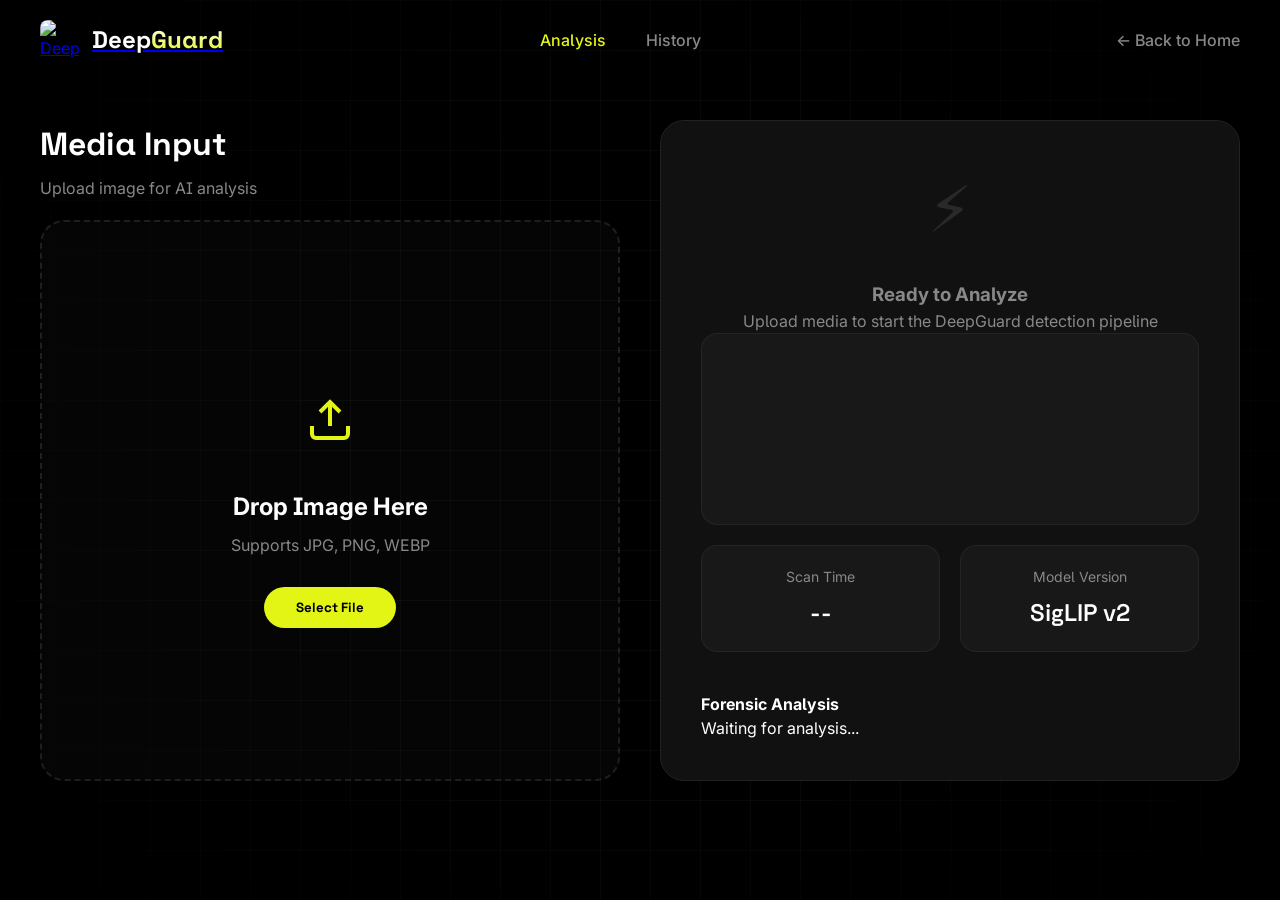
==== frontend/analysis.html @ 91118130 "minor changes" ====
<!DOCTYPE html>
<html lang="en">

<head>
    <meta charset="UTF-8">
    <meta name="viewport" content="width=device-width, initial-scale=1.0">
    <title>Analysis Dashboard - DeepGuard</title>
    <link rel="preconnect" href="https://fonts.googleapis.com">
    <link rel="preconnect" href="https://fonts.gstatic.com" crossorigin>
    <link
        href="https://fonts.googleapis.com/css2?family=Inter:wght@300;400;500;600;700;800;900&family=Space+Grotesk:wght@400;500;600;700&display=swap"
        rel="stylesheet">
    <link rel="stylesheet" href="style.css">
    <link rel="stylesheet" href="animations.css">
</head>

<body class="analysis-page">
    <div class="mesh-background"></div>
    <div id="particles-js"></div>

    <!-- Navigation -->
    <nav class="navbar">
        <div class="container">
            <div class="nav-content">
                <a href="index.html" class="logo">
                    <img src="logo.png" alt="DeepGuard Logo" class="logo-img">
                    <span class="logo-text">Deep<span class="gradient-text">Guard</span></span>
                </a>
                <ul class="nav-menu" style="margin-left: auto; padding-right: 40px;">
                    <li><a href="analysis.html" class="active">Analysis</a></li>
                    <li><a href="history.html">History</a></li>
                </ul>
                <a href="index.html" class="btn-secondary-nav">← Back to Home</a>
            </div>
        </div>
    </nav>

    <main class="analysis-container">
        <div class="analysis-grid">
            <!-- Left Side: Upload & Preview -->
            <div class="upload-section">
                <div class="section-header-small">
                    <h2>Media Input</h2>
                    <p>Upload image for AI analysis</p>
                </div>

                <div class="upload-area animate-pulse-glow" id="uploadArea">
                    <div class="upload-icon animate-float">
                        <svg width="48" height="48" viewBox="0 0 24 24" fill="none" stroke="currentColor"
                            stroke-width="2">
                            <path d="M21 15v4a2 2 0 0 1-2 2H5a2 2 0 0 1-2-2v-4" />
                            <polyline points="17 8 12 3 7 8" />
                            <line x1="12" y1="3" x2="12" y2="15" />
                        </svg>
                    </div>
                    <h3 class="upload-title">Drop Image Here</h3>
                    <p class="upload-description">Supports JPG, PNG, WEBP</p>
                    <input type="file" id="fileInput" accept="image/*" hidden>
                    <button class="btn-primary" onclick="document.getElementById('fileInput').click()">Select
                        File</button>
                    <!-- Scanner Line Effect -->
                    <div class="scanner-line"></div>
                </div>

                <div class="preview-area" id="previewArea" style="display: none;">
                    <img id="previewImage" src="" alt="Preview">
                    <img id="heatmapOverlay" src="" alt="Heatmap"
                        style="display: none; position: absolute; top: 0; left: 0; width: 100%; height: 100%; object-fit: contain; opacity: 0; transition: opacity 0.5s ease;">

                    <div class="heatmap-toggle-container" id="heatmapToggle" style="display: none;">
                        <span class="toggle-label">Heatmap</span>
                        <label class="switch">
                            <input type="checkbox" id="heatmapSwitch">
                            <span class="slider round"></span>
                        </label>
                    </div>

                    <button class="btn-close-preview" onclick="resetAnalysis()">×</button>
                </div>
            </div>

            <!-- Right Side: Results & Metrics -->
            <div class="results-section" id="resultsSection">
                <div class="empty-state">
                    <div class="empty-icon">⚡</div>
                    <h3>Ready to Analyze</h3>
                    <p>Upload media to start the DeepGuard detection pipeline</p>
                </div>

                <div class="analysis-results" style="display: none;">
                    <div class="verdict-card" id="verdictCard">
                        <span class="verdict-label">DETECTION RESULT</span>
                        <h1 class="verdict-title" id="verdictTitle">--</h1>
                        <div class="confidence-meter">
                            <div class="meter-bar">
                                <div class="meter-fill" id="confidenceBar"></div>
                            </div>
                            <span class="meter-value" id="confidenceValue">0%</span>
                        </div>
                    </div>

                </div>

                <div class="metrics-grid">
                    <!-- Chart Container -->
                    <div class="metric-card"
                        style="grid-column: span 2; display: flex; justify-content: center; align-items: center; padding: 20px;">
                        <canvas id="probabilityChart" style="max-height: 150px;"></canvas>
                    </div>

                    <div class="metric-card">
                        <span class="metric-label">Scan Time</span>
                        <span class="metric-value" id="scanTimeDisplay">--</span>
                    </div>
                    <div class="metric-card">
                        <span class="metric-label">Model Version</span>
                        <span class="metric-value">SigLIP v2</span>
                    </div>
                </div>

                <div class="analysis-details">
                    <h4>Forensic Analysis</h4>
                    <p id="analysisText">Waiting for analysis...</p>

                    <button class="btn-primary" id="downloadReportBtn"
                        style="margin-top: 20px; width: 100%; display: none;" onclick="generatePDFReport()">
                        📄 Download Forensic Report
                    </button>
                </div>
            </div>
        </div>
        </div>
    </main>

    <script src="https://cdn.jsdelivr.net/npm/chart.js"></script>
    <script src="https://cdnjs.cloudflare.com/ajax/libs/jspdf/2.5.1/jspdf.umd.min.js"></script>
    <script src="https://html2canvas.hertzen.com/dist/html2canvas.min.js"></script>
    <script src="https://unpkg.com/@lottiefiles/lottie-player@latest/dist/lottie-player.js"></script>
    <script src="https://cdn.jsdelivr.net/particles.js/2.0.0/particles.min.js"></script>
    <script src="script.js"></script>
</body>

</html>
---- frontend/style.css ----
/* ==================== RESET & BASE ==================== */
* {
    margin: 0;
    padding: 0;
    box-sizing: border-box;
    font-feature-settings: "ss01", "ss02", "cv01", "cv02";
}

:root {
    /* "Google Nano Banana" Palette */
    --primary-bg: #000000;
    --secondary-bg: #111111;
    --card-bg: #1A1A1A;
    --glass-bg: rgba(255, 255, 255, 0.03);

    /* The "Banana" Pop */
    --accent-yellow: #E3F514;
    /* Nano Yellow */
    --accent-yellow-dim: #D1E300;
    --accent-dark: #0A0A0A;

    /* Gradients */
    --gradient-primary: linear-gradient(135deg, #E3F514 0%, #B8CC00 100%);
    --gradient-glow: radial-gradient(circle at center, rgba(227, 245, 20, 0.4) 0%, transparent 70%);
    --gradient-text: linear-gradient(180deg, #FFFFFF 0%, #E3F514 100%);

    /* Text Colors */
    --text-primary: #FFFFFF;
    --text-inverse: #000000;
    --text-secondary: #888888;
    --text-muted: #6b6b80;
    /* Kept for potential use, though not explicitly in new palette */

    /* Accent Colors - Removed old ones, keeping only yellow for now */
    /* --accent-purple: #8b5cf6; */
    /* --accent-pink: #ec4899; */
    /* --accent-blue: #3b82f6; */
    /* --accent-cyan: #06b6d4; */
    /* --accent-green: #10b981; */

    /* Spacing & Layout */
    --container-width: 1440px;
    --section-padding: 140px;
    --border-radius-lg: 32px;
    --border-radius-pill: 100px;

    /* Effects */
    --shadow-sm: 0 2px 8px rgba(0, 0, 0, 0.1);
    /* Kept for potential use */
    --shadow-md: 0 4px 16px rgba(0, 0, 0, 0.2);
    /* Kept for potential use */
    --shadow-lg: 0 8px 32px rgba(0, 0, 0, 0.3);
    /* Kept for potential use */
    --shadow-glow: 0 0 60px rgba(227, 245, 20, 0.15);
    --shadow-3d: 0 20px 60px rgba(0, 0, 0, 0.5);
    /* Kept for potential use */
    --border-light: 1px solid rgba(255, 255, 255, 0.1);
    --border-yellow: 1px solid var(--accent-yellow);

    /* Fonts */
    --font-primary: 'Inter', system-ui, -apple-system, sans-serif;
    --font-display: 'Space Grotesk', monospace;
}

html {
    scroll-behavior: smooth;
}

body {
    font-family: var(--font-primary);
    background: var(--primary-bg);
    color: var(--text-primary);
    line-height: 1.5;
    overflow-x: hidden;
    perspective: 1000px;
}

/* Particle Background - Removed */
#particles-js {
    position: fixed;
    width: 100%;
    height: 100%;
    top: 0;
    left: 0;
    z-index: 0;
    pointer-events: none;
}

/* Nano Grid Background */
.mesh-background {
    position: fixed;
    top: 0;
    left: 0;
    width: 100%;
    height: 100%;
    background-image:
        linear-gradient(rgba(255, 255, 255, 0.03) 1px, transparent 1px),
        linear-gradient(90deg, rgba(255, 255, 255, 0.03) 1px, transparent 1px);
    background-size: 50px 50px;
    z-index: -1;
    mask-image: radial-gradient(circle at 50% 50%, black 40%, transparent 100%);
}

@keyframes meshMove {

    0%,
    100% {
        opacity: 0.3;
        transform: scale(1);
    }

    50% {
        opacity: 0.5;
        transform: scale(1.1);
    }
}

.floating-bg-icon {
    position: absolute;
    font-size: 24px;
    opacity: 0.2;
    color: var(--accent-yellow);
    animation: floatParticle 10s infinite linear;
}

/* .hero-lottie-container styles removed */

@keyframes floatParticle {
    0% {
        transform: translateY(0) rotate(0deg);
        opacity: 0;
    }

    20% {
        opacity: 0.5;
    }

    80% {
        opacity: 0.5;
    }

    100% {
        transform: translateY(-100vh) rotate(360deg);
        opacity: 0;
    }
}

.container {
    max-width: var(--container-width);
    margin: 0 auto;
    padding: 0 40px;
}

/* ==================== NAVIGATION ==================== */
.navbar {
    position: fixed;
    top: 0;
    left: 0;
    right: 0;
    z-index: 1000;
    background: transparent;
    backdrop-filter: none;
    border-bottom: none;
    padding: 20px 0;
    transition: background 0.3s ease, backdrop-filter 0.3s ease;
}

.nav-content {
    display: flex;
    align-items: center;
    justify-content: space-between;
    position: relative;
}

.logo {
    display: flex;
    align-items: center;
    gap: 12px;
}

.logo-img {
    width: 40px;
    height: 40px;
    object-fit: contain;
    border-radius: 8px;
    /* Optional: adds subtle rounding */
}

/* Old .logo-icon styles removed */

.logo-text {
    font-family: var(--font-display);
    font-size: 24px;
    font-weight: 700;
    color: var(--text-primary);
}

.gradient-text {
    background: var(--gradient-text);
    -webkit-background-clip: text;
    -webkit-text-fill-color: transparent;
    background-clip: text;
    color: var(--accent-yellow);
    /* Fallback */
}

.nav-menu {
    display: flex;
    list-style: none;
    gap: 40px;
    position: absolute;
    left: 50%;
    transform: translateX(-50%);
    margin: 0;
    padding: 0;
}

.nav-menu a {
    color: var(--text-secondary);
    text-decoration: none;
    font-weight: 500;
    transition: color 0.3s ease;
    position: relative;
}

.nav-menu a:hover,
.nav-menu a.active {
    color: var(--accent-yellow);
}

.nav-menu a::after {
    content: '';
    position: absolute;
    bottom: -5px;
    left: 0;
    width: 0;
    height: 2px;
    background: var(--accent-yellow);
    transition: width 0.3s ease;
}

.nav-menu a:hover::after {
    width: 100%;
}

/* ==================== BUTTONS ==================== */
.btn-primary {
    background: var(--accent-yellow);
    color: var(--text-inverse);
    padding: 12px 32px;
    border: none;
    border-radius: var(--border-radius-pill);
    font-weight: 700;
    cursor: pointer;
    transition: all 0.3s cubic-bezier(0.2, 0.8, 0.2, 1);
    font-family: var(--font-display);
    position: relative;
    overflow: hidden;
}

.btn-primary:hover {
    transform: scale(1.05);
    box-shadow: 0 0 30px var(--accent-yellow);
}

.btn-hero-primary {
    background: var(--accent-yellow);
    color: var(--text-inverse);
    padding: 20px 48px;
    border: none;
    border-radius: var(--border-radius-lg);
    font-size: 18px;
    font-weight: 700;
    cursor: pointer;
    transition: all 0.4s cubic-bezier(0.2, 0.8, 0.2, 1);
    font-family: var(--font-display);
    text-transform: uppercase;
    letter-spacing: 0.5px;
    display: inline-flex;
    align-items: center;
    gap: 10px;
}

.btn-hero-primary:hover {
    transform: translateY(-5px) scale(1.02);
    box-shadow: 0 10px 40px rgba(227, 245, 20, 0.3);
}

.btn-hero-secondary {
    background: transparent;
    color: var(--text-primary);
    padding: 20px 48px;
    border: 1px solid var(--text-primary);
    border-radius: var(--border-radius-lg);
    font-size: 18px;
    font-weight: 600;
    cursor: pointer;
    transition: all 0.3s ease;
    backdrop-filter: blur(10px);
    display: inline-flex;
    align-items: center;
    gap: 10px;
}

.btn-hero-secondary:hover {
    background: rgba(255, 255, 255, 0.1);
    border-color: var(--accent-yellow);
    color: var(--accent-yellow);
}

.play-icon {
    display: inline-flex;
    align-items: center;
    justify-content: center;
    width: 24px;
    height: 24px;
    color: var(--accent-yellow);
    background: rgba(255, 255, 255, 0.1);
    border-radius: 50%;
    font-size: 10px;
}

/* ==================== HERO SECTION ==================== */
.hero {
    position: relative;
    min-height: 100vh;
    display: flex;
    align-items: center;
    padding-top: 80px;
    overflow: hidden;
    transform-style: preserve-3d;
}

.hero-background {
    position: absolute;
    top: 0;
    left: 0;
    right: 0;
    bottom: 0;
    overflow: hidden;
    transform-style: preserve-3d;
}

/* Orb styles removed, replaced by Nano Grid Background */
/* .gradient-orb {
    position: absolute;
    border-radius: 50%;
    filter: blur(80px);
    opacity: 0.6;
    animation: float3D 20s infinite ease-in-out;
    transform-style: preserve-3d;
} */

/* @keyframes float3D {

    0%,
    100% {
        transform: translate3d(0, 0, 0) rotate(0deg);
    }

    33% {
        transform: translate3d(100px, -100px, 50px) rotate(120deg);
    }

    66% {
        transform: translate3d(-100px, 100px, -50px) rotate(240deg);
    }
} */

/* .orb-1 {
    width: 500px;
    height: 500px;
    background: radial-gradient(circle, #667eea, transparent);
    top: -200px;
    right: -200px;
    animation-delay: 0s;
}

.orb-2 {
    width: 400px;
    height: 400px;
    background: radial-gradient(circle, #764ba2, transparent);
    bottom: -150px;
    left: -150px;
    animation-delay: 7s;
}

.orb-3 {
    width: 350px;
    height: 350px;
    background: radial-gradient(circle, #f093fb, transparent);
    top: 50%;
    left: 50%;
    transform: translate(-50%, -50%);
    animation-delay: 14s;
} */

/* Banana Mode Specifics */
.orb-1,
.orb-2,
.orb-3 {
    background: radial-gradient(circle, var(--accent-yellow), transparent 70%);
    opacity: 0.15;
}

@keyframes float {

    0%,
    100% {
        transform: translate(0, 0) scale(1);
    }

    33% {
        transform: translate(100px, -100px) scale(1.1);
    }

    66% {
        transform: translate(-100px, 100px) scale(0.9);
    }
}

.hero-content {
    position: relative;
    z-index: 20;
    text-align: center;
    max-width: 900px;
    margin: 0 auto;
}

.hero-badge {
    display: inline-flex;
    align-items: center;
    gap: 8px;
    background: var(--glass-bg);
    backdrop-filter: blur(10px);
    border: 1px solid rgba(255, 255, 255, 0.1);
    padding: 8px 20px;
    border-radius: 50px;
    margin-bottom: 30px;
    /* animation: fadeInUp 0.6s ease; */
}

.badge-dot {
    width: 8px;
    height: 8px;
    background: var(--accent-yellow);
    /* Changed from accent-green */
    border-radius: 50%;
    animation: pulse 2s infinite;
}

@keyframes pulse {

    0%,
    100% {
        opacity: 1;
        transform: scale(1);
    }

    50% {
        opacity: 0.6;
        transform: scale(1.2);
    }
}

.hero-title {
    font-family: var(--font-display);
    font-size: 96px;
    font-weight: 800;
    line-height: 0.95;
    letter-spacing: -3px;
    margin-bottom: 40px;
    margin-bottom: 40px;
    /* animation: fadeInUp 0.6s ease 0.2s backwards; */
}

.gradient-text-hero {
    background: var(--gradient-text);
    -webkit-background-clip: text;
    -webkit-text-fill-color: transparent;
    background-clip: text;
    display: inline-block;
    color: var(--accent-yellow);
    /* Fallback */
}

.hero-description {
    font-size: 20px;
    color: var(--text-secondary);
    max-width: 700px;
    margin: 0 auto 40px;
    line-height: 1.8;
    margin: 0 auto 40px;
    line-height: 1.8;
    /* animation: fadeInUp 0.6s ease 0.4s backwards; */
}

.hero-actions {
    display: flex;
    gap: 20px;
    justify-content: center;
    margin-bottom: 60px;
    justify-content: center;
    margin-bottom: 60px;
    /* animation: fadeInUp 0.6s ease 0.6s backwards; */
}

.hero-stats {
    display: flex;
    justify-content: center;
    align-items: center;
    gap: 40px;
    padding: 40px;
    background: rgba(20, 20, 20, 0.8);
    border: 1px solid rgba(255, 255, 255, 0.05);
    backdrop-filter: blur(40px);
    border-radius: 24px;
    backdrop-filter: blur(40px);
    border-radius: 24px;
    /* animation: fadeInUp 0.6s ease 0.8s backwards; */
}

.stat-item {
    text-align: center;
}

.stat-value {
    font-size: 36px;
    font-weight: 800;
    color: var(--accent-yellow);
    font-family: var(--font-display);
    background: none;
    -webkit-text-fill-color: var(--accent-yellow);
    margin-bottom: 8px;
}

.stat-label {
    font-size: 14px;
    color: var(--text-secondary);
    font-weight: 500;
}

.stat-divider {
    width: 1px;
    height: 40px;
    background: rgba(255, 255, 255, 0.1);
}

@keyframes fadeInUp {
    from {
        opacity: 0;
        transform: translateY(30px);
    }

    to {
        opacity: 1;
        transform: translateY(0);
    }
}

/* ==================== FEATURES SECTION ==================== */
.features-section {
    padding: var(--section-padding) 0;
    position: relative;
}

.section-header {
    text-align: center;
    margin-bottom: 80px;
}

.section-title {
    font-family: var(--font-display);
    font-size: 56px;
    font-weight: 800;
    margin-bottom: 20px;
}

.section-subtitle {
    font-size: 20px;
    color: var(--text-secondary);
    max-width: 600px;
    margin: 0 auto;
}

.features-grid {
    display: grid;
    grid-template-columns: repeat(2, 1fr);
    gap: 30px;
}

.feature-card {
    background: #111111;
    backdrop-filter: blur(20px);
    border: 1px solid #222;
    border-radius: 24px;
    padding: 40px;
    transition: all 0.5s cubic-bezier(0.175, 0.885, 0.32, 1.275);
    position: relative;
    overflow: hidden;
    transform-style: preserve-3d;
}

.feature-card::before {
    content: '';
    position: absolute;
    top: 0;
    left: 0;
    right: 0;
    height: 3px;
    background: var(--gradient-primary);
    opacity: 0;
    transition: opacity 0.3s ease;
}

.feature-card::after {
    content: '';
    position: absolute;
    top: 50%;
    left: 50%;
    width: 300%;
    height: 300%;
    background: radial-gradient(circle, rgba(227, 245, 20, 0.2), transparent 70%);
    /* Updated gradient color */
    transform: translate(-50%, -50%) scale(0);
    transition: transform 0.6s ease;
    pointer-events: none;
}

.feature-card:hover::before {
    opacity: 1;
}

.feature-card:hover::after {
    transform: translate(-50%, -50%) scale(1);
}

.feature-card:hover {
    transform: translateY(-12px) rotateX(5deg) rotateY(-5deg) scale(1.02);
    border-color: var(--accent-yellow);
    box-shadow: 0 0 50px rgba(227, 245, 20, 0.1);
}

.card-glow:hover {
    box-shadow: 0 30px 80px rgba(102, 126, 234, 0.4), 0 0 100px rgba(102, 126, 234, 0.2);
}

.feature-icon {
    width: 64px;
    height: 64px;
    border-radius: 16px;
    margin-bottom: 24px;
    display: flex;
    align-items: center;
    justify-content: center;
    font-size: 32px;
    position: relative;
    animation: iconFloat 3s ease-in-out infinite;
    transform-style: preserve-3d;
    background: transparent;
    color: var(--accent-yellow);
    border: 1px solid #333;
}

@keyframes iconFloat {

    0%,
    100% {
        transform: translateZ(0) rotateY(0deg);
    }

    50% {
        transform: translateZ(20px) rotateY(10deg);
    }
}

.feature-card:hover .feature-icon {
    animation: iconSpin 1s ease;
}

@keyframes iconSpin {
    0% {
        transform: rotateY(0deg) scale(1);
    }

    50% {
        transform: rotateY(180deg) scale(1.1);
    }

    100% {
        transform: rotateY(360deg) scale(1);
    }
}

/* Specific icon styles removed for unified Nano theme */

.feature-title {
    font-size: 24px;
    font-weight: 700;
    margin-bottom: 16px;
}

.feature-description {
    color: var(--text-secondary);
    line-height: 1.8;
    margin-bottom: 24px;
}

.feature-tags {
    display: flex;
    gap: 10px;
    flex-wrap: wrap;
}

.tag {
    padding: 6px 14px;
    background: rgba(255, 255, 255, 0.05);
    border: 1px solid rgba(255, 255, 255, 0.1);
    border-radius: 20px;
    font-size: 12px;
    font-weight: 600;
    color: var(--text-secondary);
}

/* ==================== TECHNOLOGY SECTION ==================== */
.tech-section {
    padding: var(--section-padding) 0;
    background: var(--secondary-bg);
}

.tech-grid {
    display: grid;
    grid-template-columns: repeat(5, 1fr);
    gap: 24px;
    max-width: 1200px;
    margin: 0 auto;
}

.tech-card {
    background: #111111;
    backdrop-filter: blur(20px);
    border: 1px solid #222;
    border-radius: 20px;
    padding: 30px 20px;
    text-align: center;
    transition: all 0.5s cubic-bezier(0.175, 0.885, 0.32, 1.275);
    position: relative;
    transform-style: preserve-3d;
    overflow: hidden;
}

.tech-card::before {
    content: '';
    position: absolute;
    top: -50%;
    left: -50%;
    width: 200%;
    height: 200%;
    background: linear-gradient(45deg, transparent, rgba(255, 255, 255, 0.1), transparent);
    transform: rotate(45deg);
    transition: all 0.6s ease;
    opacity: 0;
}

.tech-card:hover::before {
    opacity: 1;
    animation: shimmer 1.5s ease infinite;
}

@keyframes shimmer {
    0% {
        transform: translateX(-100%) translateY(-100%) rotate(45deg);
    }

    100% {
        transform: translateX(100%) translateY(100%) rotate(45deg);
    }
}

.tech-card:hover {
    transform: translateY(-12px) scale(1.08) rotateX(5deg);
    border-color: var(--accent-yellow);
    box-shadow: 0 20px 60px rgba(227, 245, 20, 0.3), 0 0 60px rgba(227, 245, 20, 0.15);
}

.tech-icon {
    font-size: 48px;
    margin-bottom: 16px;
    display: inline-block;
    transition: all 0.4s ease;
    transform-style: preserve-3d;
}

.tech-card:hover .tech-icon {
    transform: scale(1.3) translateZ(30px) rotateY(360deg);
    filter: drop-shadow(0 0 20px rgba(227, 245, 20, 0.6));
}

.tech-card h3 {
    font-size: 18px;
    font-weight: 700;
    margin-bottom: 8px;
}

.tech-card p {
    font-size: 13px;
    color: var(--text-secondary);
}

/* ==================== SHOWCASE SECTION ==================== */
.showcase-section {
    padding: var(--section-padding) 0;
}

.showcase-grid {
    display: grid;
    grid-template-columns: repeat(4, 1fr);
    gap: 30px;
}

.showcase-item {
    text-align: center;
}

.showcase-image-wrapper {
    position: relative;
    margin-bottom: 20px;
    border-radius: 20px;
    overflow: hidden;
}

.showcase-image {
    width: 100%;
    aspect-ratio: 1;
    border-radius: 20px;
    background: linear-gradient(135deg, #667eea 0%, #764ba2 100%);
    /* Kept original for now, could be updated */
    border: 2px solid rgba(255, 255, 255, 0.1);
    transition: all 0.5s cubic-bezier(0.175, 0.885, 0.32, 1.275);
    position: relative;
    transform-style: preserve-3d;
}

.showcase-image::after {
    content: '';
    position: absolute;
    top: 0;
    left: 0;
    right: 0;
    bottom: 0;
    background: linear-gradient(135deg, transparent, rgba(255, 255, 255, 0.2), transparent);
    border-radius: 20px;
    opacity: 0;
    transition: opacity 0.3s ease;
}

.showcase-item:hover .showcase-image {
    transform: scale(1.08) translateZ(20px) rotateY(5deg);
    box-shadow: 0 20px 60px rgba(0, 0, 0, 0.4);
}

.showcase-item:hover .showcase-image::after {
    opacity: 1;
}

.real-sample {
    background: linear-gradient(135deg, #43e97b 0%, #38f9d7 100%);
}

.fake-sample {
    background: linear-gradient(135deg, #fa709a 0%, #fee140 100%);
}

.deepfake-sample {
    background: linear-gradient(135deg, #f093fb 0%, #f5576c 100%);
}

.ai-art-sample {
    background: linear-gradient(135deg, #4facfe 0%, #00f2fe 100%);
}

.showcase-badge {
    position: absolute;
    top: 12px;
    right: 12px;
    padding: 6px 14px;
    border-radius: 20px;
    font-size: 11px;
    font-weight: 700;
    backdrop-filter: blur(10px);
}

.badge-real {
    background: rgba(67, 233, 123, 0.3);
    border: 1px solid rgba(67, 233, 123, 0.5);
    color: #43e97b;
}

.badge-fake {
    background: var(--accent-yellow);
    color: black;
    border: none;
}

.confidence-bar {
    position: absolute;
    bottom: 0;
    left: 0;
    right: 0;
    height: 40px;
    background: rgba(0, 0, 0, 0.7);
    backdrop-filter: blur(10px);
    display: flex;
    align-items: center;
    padding: 0 16px;
}

.confidence-fill {
    position: absolute;
    left: 0;
    top: 0;
    bottom: 0;
    background: var(--accent-yellow);
    color: black;
    opacity: 0.3;
    /* This opacity might need adjustment if color is black */
}

.real-confidence {
    background: linear-gradient(90deg, #43e97b 0%, #38f9d7 100%);
}

.fake-confidence {
    background: linear-gradient(90deg, #fa709a 0%, #fee140 100%);
}

.confidence-text {
    position: relative;
    z-index: 10;
    font-size: 12px;
    font-weight: 600;
    color: white;
}

.showcase-title {
    font-size: 18px;
    font-weight: 700;
    margin-bottom: 8px;
}

.showcase-description {
    font-size: 14px;
    color: var(--text-secondary);
}

/* ==================== MODEL SECTION ==================== */
.model-section {
    padding: var(--section-padding) 0;
    background: var(--secondary-bg);
}

.model-card {
    background: #111111;
    backdrop-filter: blur(20px);
    border: 1px solid #222;
    border-radius: 32px;
    padding: 50px;
}

.model-header {
    display: flex;
    align-items: center;
    gap: 20px;
    margin-bottom: 40px;
}

.model-icon {
    font-size: 64px;
}

.model-name {
    font-size: 32px;
    font-weight: 800;
    margin-bottom: 8px;
}

.model-version {
    color: var(--text-secondary);
    font-size: 16px;
}

.model-stats-grid {
    display: grid;
    grid-template-columns: repeat(4, 1fr);
    gap: 30px;
    margin-bottom: 40px;
    padding: 40px;
    background: rgba(255, 255, 255, 0.03);
    border-radius: 24px;
}

.model-stat {
    text-align: center;
}

.model-stat-label {
    font-size: 13px;
    color: var(--text-secondary);
    margin-bottom: 8px;
    text-transform: uppercase;
    letter-spacing: 1px;
}

.model-stat-value {
    font-size: 28px;
    font-weight: 800;
    background: var(--gradient-primary);
    -webkit-background-clip: text;
    -webkit-text-fill-color: transparent;
    background-clip: text;
}

.capabilities-title {
    font-size: 20px;
    font-weight: 700;
    margin-bottom: 20px;
}

.capabilities-grid {
    display: flex;
    gap: 12px;
    flex-wrap: wrap;
}

.capability-badge {
    padding: 10px 20px;
    background: rgba(227, 245, 20, 0.1);
    /* Updated from purple */
    border: 1px solid rgba(227, 245, 20, 0.3);
    /* Updated from purple */
    border-radius: 12px;
    font-size: 14px;
    font-weight: 600;
    color: var(--accent-yellow);
    /* Updated from purple */
}

/* ==================== HOW IT WORKS ==================== */
.how-it-works {
    padding: var(--section-padding) 0;
}

.pipeline {
    display: flex;
    align-items: center;
    justify-content: space-between;
    max-width: 1100px;
    margin: 0 auto;
}

.pipeline-step {
    flex: 1;
    text-align: center;
    padding: 30px;
    background: var(--card-bg);
    backdrop-filter: blur(20px);
    border: 1px solid rgba(255, 255, 255, 0.1);
    border-radius: 24px;
    position: relative;
    transition: all 0.3s ease;
}

.pipeline-step:hover {
    transform: translateY(-8px);
    border-color: var(--accent-yellow);
    /* Updated from rgba(255, 255, 255, 0.2) */
    box-shadow: 0 12px 40px rgba(227, 245, 20, 0.2);
    /* Updated from rgba(102, 126, 234, 0.2) */
}

.step-number {
    position: absolute;
    top: -15px;
    left: 50%;
    transform: translateX(-50%);
    width: 40px;
    height: 40px;
    background: var(--gradient-primary);
    border-radius: 50%;
    display: flex;
    align-items: center;
    justify-content: center;
    font-weight: 800;
    font-size: 14px;
}

.step-icon {
    font-size: 48px;
    margin-bottom: 20px;
}

.step-title {
    font-size: 20px;
    font-weight: 700;
    margin-bottom: 12px;
}

.step-description {
    font-size: 14px;
    color: var(--text-secondary);
    line-height: 1.6;
}

.pipeline-arrow {
    font-size: 32px;
    color: var(--accent-yellow);
    /* Updated from accent-purple */
    margin: 0 20px;
    opacity: 0.5;
}

/* ==================== DEMO SECTION ==================== */
.demo-section {
    padding: var(--section-padding) 0;
    background: var(--secondary-bg);
}

.demo-card {
    background: #111111;
    backdrop-filter: blur(20px);
    border: 1px solid #222;
    border-radius: 32px;
    padding: 60px;
}

.demo-header {
    text-align: center;
    margin-bottom: 50px;
}

.demo-title {
    font-family: var(--font-display);
    font-size: 48px;
    font-weight: 800;
    margin-bottom: 16px;
}

.demo-subtitle {
    font-size: 18px;
    color: var(--text-secondary);
}

/* Upload Area Nano Style */
.upload-area {
    border: 2px dashed #333;
    background: #0A0A0A;
    border-radius: 24px;
    padding: 80px 40px;
    text-align: center;
    transition: all 0.3s ease;
    cursor: pointer;
    position: relative;
    overflow: hidden;
}

.upload-area:hover {
    border-color: var(--accent-yellow);
    background: #0F0F0F;
}

.upload-icon {
    font-size: 64px;
    margin-bottom: 20px;
    color: var(--accent-yellow);
}

.upload-title {
    font-size: 24px;
    font-weight: 700;
    margin-bottom: 8px;
}

.upload-description {
    color: var(--text-secondary);
    margin-bottom: 30px;
}

.btn-upload {
    background: var(--gradient-primary);
    color: white;
    padding: 14px 32px;
    border: none;
    border-radius: 12px;
    font-weight: 600;
    font-size: 16px;
    cursor: pointer;
    transition: all 0.3s ease;
}

.btn-upload:hover {
    transform: translateY(-2px);
    box-shadow: 0 8px 24px rgba(227, 245, 20, 0.4);
    /* Updated from rgba(102, 126, 234, 0.4) */
}

.demo-results {
    display: grid;
    grid-template-columns: 1fr 1fr;
    gap: 40px;
    align-items: center;
}

.result-image-wrapper {
    border-radius: 24px;
    overflow: hidden;
    border: 2px solid rgba(255, 255, 255, 0.1);
}

.result-image-wrapper img {
    width: 100%;
    display: block;
}

.result-details {
    padding: 20px;
}

.result-verdict {
    font-size: 32px;
    font-weight: 800;
    margin-bottom: 24px;
    padding: 20px;
    border-radius: 16px;
    text-align: center;
}

.verdict-real {
    background: #111;
    color: white;
    border: 1px solid #333;
}

.verdict-fake {
    background: rgba(227, 245, 20, 0.1);
    color: var(--accent-yellow);
    border: 1px solid var(--accent-yellow);
    box-shadow: 0 0 40px rgba(227, 245, 20, 0.1);
}

.result-confidence {
    margin-bottom: 30px;
}

.confidence-label {
    display: block;
    font-size: 14px;
    color: var(--text-secondary);
    margin-bottom: 12px;
    font-weight: 600;
}

.confidence-bar-large {
    height: 40px;
    background: rgba(255, 255, 255, 0.05);
    border-radius: 20px;
    overflow: hidden;
    position: relative;
    margin-bottom: 12px;
}

.confidence-fill-large {
    height: 100%;
    background: linear-gradient(90deg, transparent, var(--accent-yellow));
    color: black;
    border-radius: 20px;
    transition: width 1s ease;
    display: flex;
    align-items: center;
    justify-content: flex-end;
    padding-right: 16px;
    font-weight: 700;
}

.confidence-value {
    font-size: 24px;
    font-weight: 800;
    background: var(--gradient-primary);
    -webkit-background-clip: text;
    -webkit-text-fill-color: var(--accent-yellow);
    background-clip: text;
}

.result-analysis {
    background: rgba(255, 255, 255, 0.03);
    padding: 24px;
    border-radius: 16px;
    margin-bottom: 24px;
}

.result-analysis h4 {
    font-size: 18px;
    margin-bottom: 12px;
}

.result-analysis p {
    color: var(--text-secondary);
    line-height: 1.8;
}

.btn-try-another {
    width: 100%;
    background: var(--glass-bg);
    backdrop-filter: blur(10px);
    color: white;
    padding: 14px;
    border: 1px solid rgba(255, 255, 255, 0.1);
    border-radius: 12px;
    font-weight: 600;
    cursor: pointer;
    transition: all 0.3s ease;
}

.btn-try-another:hover {
    background: rgba(255, 255, 255, 0.1);
    border-color: rgba(255, 255, 255, 0.2);
}

/* ==================== CTA SECTION ==================== */
.cta-section {
    padding: var(--section-padding) 0;
    position: relative;
    overflow: hidden;
}

.cta-section::before {
    content: '';
    position: absolute;
    top: 0;
    left: 0;
    right: 0;
    bottom: 0;
    background: var(--gradient-primary);
    opacity: 0.1;
    border-radius: 40px;
}

.cta-content {
    position: relative;
    text-align: center;
    padding: 80px 40px;
}

.cta-title {
    font-family: var(--font-display);
    font-size: 48px;
    font-weight: 800;
    margin-bottom: 20px;
}

.cta-description {
    font-size: 20px;
    color: var(--text-secondary);
    margin-bottom: 40px;
}

.cta-actions {
    display: flex;
    gap: 20px;
    justify-content: center;
}

.btn-cta-primary {
    background: var(--gradient-primary);
    color: white;
    padding: 18px 40px;
    border: none;
    border-radius: 16px;
    font-size: 18px;
    font-weight: 600;
    cursor: pointer;
    transition: all 0.3s ease;
}

.btn-cta-primary:hover {
    transform: translateY(-3px);
    box-shadow: var(--shadow-glow);
}

.btn-cta-secondary {
    background: var(--glass-bg);
    backdrop-filter: blur(10px);
    color: white;
    padding: 18px 40px;
    border: 1px solid rgba(255, 255, 255, 0.2);
    border-radius: 16px;
    font-size: 18px;
    font-weight: 600;
    cursor: pointer;
    transition: all 0.3s ease;
}

.btn-cta-secondary:hover {
    background: rgba(255, 255, 255, 0.1);
}

/* ==================== FOOTER ==================== */
.footer {
    background: var(--secondary-bg);
    padding: 80px 0 40px;
    border-top: 1px solid rgba(255, 255, 255, 0.1);
}

.footer-content {
    display: grid;
    grid-template-columns: 2fr 1fr 1fr 1fr;
    gap: 60px;
    margin-bottom: 60px;
}

.footer-brand {
    max-width: 350px;
}

.footer-description {
    color: var(--text-secondary);
    margin-top: 20px;
    line-height: 1.8;
}

.footer-column h4 {
    font-size: 16px;
    font-weight: 700;
    margin-bottom: 20px;
}

.footer-column ul {
    list-style: none;
}

.footer-column ul li {
    margin-bottom: 12px;
}

.footer-column ul li a {
    color: var(--text-secondary);
    text-decoration: none;
    transition: color 0.3s ease;
}

.footer-column ul li a:hover {
    color: var(--text-primary);
}

.footer-bottom {
    display: flex;
    justify-content: space-between;
    align-items: center;
    padding-top: 40px;
    border-top: 1px solid rgba(255, 255, 255, 0.1);
    color: var(--text-secondary);
    font-size: 14px;
}

.footer-legal {
    display: flex;
    gap: 30px;
}

.footer-legal a {
    color: var(--text-secondary);
    text-decoration: none;
    transition: color 0.3s ease;
}

.footer-legal a:hover {
    color: var(--text-primary);
}

/* ==================== RESPONSIVE ==================== */
@media (max-width: 1024px) {
    .features-grid {
        grid-template-columns: 1fr;
    }

    .tech-grid {
        grid-template-columns: repeat(3, 1fr);
    }

    .showcase-grid {
        grid-template-columns: repeat(2, 1fr);
    }

    .pipeline {
        flex-direction: column;
        gap: 30px;
    }

    .pipeline-arrow {
        transform: rotate(90deg);
    }

    .demo-results {
        grid-template-columns: 1fr;
    }
}

@media (max-width: 768px) {
    .hero-title {
        font-size: 48px;
    }

    .section-title {
        font-size: 40px;
    }

    .tech-grid {
        grid-template-columns: repeat(2, 1fr);
    }

    .showcase-grid {
        grid-template-columns: 1fr;
    }

    .model-stats-grid {
        grid-template-columns: repeat(2, 1fr);
    }

    .footer-content {
        grid-template-columns: 1fr;
    }
}

/* Heatmap Toggle */
.heatmap-toggle-container {
    position: absolute;
    bottom: 20px;
    left: 50%;
    transform: translateX(-50%);
    background: rgba(0, 0, 0, 0.7);
    padding: 8px 16px;
    border-radius: 30px;
    border: 1px solid rgba(255, 255, 255, 0.2);
    display: flex;
    align-items: center;
    gap: 10px;
    backdrop-filter: blur(10px);
    z-index: 10;
}

.toggle-label {
    color: white;
    font-size: 14px;
    font-weight: 500;
}

/* Toggle Switch */
.switch {
    position: relative;
    display: inline-block;
    width: 40px;
    height: 20px;
}

.switch input {
    opacity: 0;
    width: 0;
    height: 0;
}

.slider {
    position: absolute;
    cursor: pointer;
    top: 0;
    left: 0;
    right: 0;
    bottom: 0;
    background-color: #333;
    transition: .4s;
    border-radius: 34px;
}

.slider:before {
    position: absolute;
    content: "";
    height: 16px;
    width: 16px;
    left: 2px;
    bottom: 2px;
    background-color: white;
    transition: .4s;
    border-radius: 50%;
}

input:checked+.slider {
    background-color: var(--accent-yellow);
}

input:checked+.slider:before {
    transform: translateX(20px);
    background-color: black;
}

/* ==================== COMPARISON SLIDER ==================== */
.comparison-container {
    max-width: 800px;
    margin: 60px auto;
    position: relative;
    border-radius: 20px;
    padding: 20px;
    background: #111;
    border: 1px solid #333;
}

.comparison-header {
    text-align: center;
    margin-bottom: 30px;
}

.comparison-header h3 {
    font-family: var(--font-display);
    font-size: 32px;
}

.img-comp-container {
    position: relative;
    height: 450px;
    /* Should match image height */
    overflow: hidden;
    border-radius: 12px;
    cursor: ew-resize;
}

.img-comp-img {
    position: absolute;
    width: auto;
    height: auto;
    overflow: hidden;
}

.img-comp-img img {
    display: block;
}

.slider-handle {
    position: absolute;
    z-index: 9;
    cursor: ew-resize;
    width: 40px;
    height: 40px;
    background-color: var(--accent-yellow);
    color: black;
    border-radius: 50%;
    display: flex;
    align-items: center;
    justify-content: center;
    font-weight: bold;
    top: 50%;
    transform: translate(-50%, -50%);
    box-shadow: 0 0 20px rgba(227, 245, 20, 0.5);
    pointer-events: none;
    /* Let clicks pass through to container logic */
}

@media (max-width: 768px) {
    .img-comp-container {
        height: 250px;
    }

    .img-comp-img img {
        height: 250px;
        width: auto;
    }
}

/* ==================== ANALYSIS PAGE STYLES ==================== */
.analysis-page {
    min-height: 100vh;
    background: var(--primary-bg);
}

.analysis-container {
    padding: 120px 40px 40px;
    min-height: 100vh;
    max-width: 1600px;
    margin: 0 auto;
}

.analysis-grid {
    display: grid;
    grid-template-columns: 1fr 1fr;
    gap: 40px;
    /* Removed fixed height to allow content to dictate size */
}

/* Upload Section (Left) */
.upload-section {
    display: flex;
    flex-direction: column;
    gap: 20px;
}

.section-header-small h2 {
    font-family: var(--font-display);
    font-size: 32px;
    margin-bottom: 8px;
    color: var(--text-primary);
}

.section-header-small p {
    color: var(--text-secondary);
}

.upload-area {
    flex: 1;
    border: 2px dashed rgba(255, 255, 255, 0.1);
    border-radius: 24px;
    background: rgba(255, 255, 255, 0.02);
    display: flex;
    flex-direction: column;
    align-items: center;
    justify-content: center;
    transition: all 0.3s ease;
    min-height: 400px;
}

.upload-area:hover {
    border-color: var(--accent-yellow);
    background: rgba(227, 245, 20, 0.02);
}

.preview-area {
    width: 100%;
    height: 100%;
    position: relative;
    border-radius: 24px;
    overflow: hidden;
    border: 1px solid rgba(255, 255, 255, 0.1);
}

.preview-area img {
    width: 100%;
    height: 100%;
    object-fit: contain;
    background: #000;
}

.btn-close-preview {
    position: absolute;
    top: 20px;
    right: 20px;
    width: 40px;
    height: 40px;
    border-radius: 50%;
    background: rgba(0, 0, 0, 0.5);
    border: 1px solid rgba(255, 255, 255, 0.2);
    color: white;
    font-size: 24px;
    cursor: pointer;
    backdrop-filter: blur(10px);
    transition: all 0.3s ease;
}

.btn-close-preview:hover {
    background: var(--accent-yellow);
    color: black;
}

/* Results Section (Right) */
.results-section {
    background: #111;
    border: 1px solid #222;
    border-radius: 24px;
    padding: 40px;
    display: flex;
    flex-direction: column;
    justify-content: center;
}

.empty-state {
    text-align: center;
    color: var(--text-secondary);
}

.empty-icon {
    font-size: 64px;
    margin-bottom: 24px;
    opacity: 0.2;
}

/* Verdict Card */
.verdict-card {
    text-align: center;
    margin-bottom: 40px;
}

.verdict-label {
    font-size: 14px;
    letter-spacing: 2px;
    text-transform: uppercase;
    color: var(--text-secondary);
}

.verdict-title {
    font-family: var(--font-display);
    font-size: 64px;
    margin: 10px 0 30px;
    line-height: 1;
}

.verdict-fake {
    color: var(--accent-yellow);
}

.verdict-real {
    color: #10b981;
}

/* Accuracy Meter */
.confidence-meter {
    margin: 0 auto;
    max-width: 400px;
}

.meter-bar {
    height: 12px;
    background: rgba(255, 255, 255, 0.05);
    border-radius: 100px;
    margin-bottom: 10px;
    overflow: hidden;
    position: relative;
    box-shadow: inset 0 2px 4px rgba(0, 0, 0, 0.3);
}

.meter-fill {
    height: 100%;
    background: var(--accent-yellow);
    width: 0%;
    transition: width 1.2s cubic-bezier(0.4, 0, 0.2, 1);
    position: relative;
    border-radius: 100px;
    box-shadow: 0 0 20px rgba(227, 245, 20, 0.6);
}

/* Animated shimmer effect */
.meter-fill::before {
    content: '';
    position: absolute;
    top: 0;
    left: -100%;
    width: 100%;
    height: 100%;
    background: linear-gradient(90deg, transparent, rgba(255, 255, 255, 0.3), transparent);
    animation: shimmer 2s infinite;
}

@keyframes shimmer {
    0% {
        left: -100%;
    }

    100% {
        left: 100%;
    }
}

/* Confidence level colors */
.meter-fill.confidence-low {
    background: linear-gradient(90deg, #ef4444, #dc2626);
    box-shadow: 0 0 20px rgba(239, 68, 68, 0.6);
}

.meter-fill.confidence-medium {
    background: linear-gradient(90deg, #f59e0b, #d97706);
    box-shadow: 0 0 20px rgba(245, 158, 11, 0.6);
}

.meter-fill.confidence-high {
    background: linear-gradient(90deg, #E3F514, #B8CC00);
    box-shadow: 0 0 20px rgba(227, 245, 20, 0.6);
}

.meter-fill.confidence-very-high {
    background: linear-gradient(90deg, #10b981, #059669);
    box-shadow: 0 0 20px rgba(16, 185, 129, 0.6);
}

.meter-value {
    font-family: var(--font-display);
    font-size: 24px;
    color: var(--text-primary);
    font-weight: 700;
}

/* Metrics Grid */
.metrics-grid {
    display: grid;
    grid-template-columns: repeat(2, 1fr);
    gap: 20px;
    margin-bottom: 40px;
}

.metric-card {
    background: rgba(255, 255, 255, 0.03);
    border: 1px solid rgba(255, 255, 255, 0.05);
    padding: 20px;
    border-radius: 16px;
    text-align: center;
}

.metric-label {
    display: block;
    font-size: 14px;
    color: var(--text-secondary);
    margin-bottom: 8px;
}

.metric-value {
    font-family: var(--font-display);
    font-size: 24px;
    font-weight: 600;
}

.btn-secondary-nav {
    color: var(--text-secondary);
    text-decoration: none;
    font-weight: 500;
    transition: color 0.3s ease;
}

.btn-secondary-nav:hover {
    color: var(--accent-yellow);
}

/* Floating Elements */
.floating-element {
    position: absolute;
    border-radius: 12px;
    overflow: hidden;
    box-shadow: 0 20px 40px rgba(0, 0, 0, 0.3);
    animation: float 6s ease-in-out infinite;
    z-index: 5;
    opacity: 0.6;
    border: 1px solid rgba(255, 255, 255, 0.1);
}

.float-1 {
    top: 20%;
    right: 10%;
    width: 200px;
    background: #000;
    animation-delay: 0s;
}

.float-2 {
    bottom: 20%;
    left: 5%;
    width: 150px;
    background: #111;
    animation-delay: 2s;
}

.float-3 {
    top: 60%;
    right: 5%;
    width: 120px;
    background: #222;
    animation-delay: 4s;
}

/* Responsive Analysis */
@media (max-width: 1024px) {
    .analysis-container {
        height: auto;
        overflow-y: auto;
    }

    .analysis-grid {
        grid-template-columns: 1fr;
        height: auto;
    }

    .upload-area {
        min-height: 300px;
    }
}

/* ==================== CHART STYLE ==================== */
#chartContainer {
    width: 60%;
    margin: 20px auto;
    position: relative;
}

/* DELETE HISTORY BUTTON */
.btn-delete-history {
    background: rgba(255, 59, 48, 0.1);
    color: #ff3b30;
    border: 1px solid rgba(255, 59, 48, 0.3);
    padding: 12px 24px;
    border-radius: 12px;
    font-weight: 600;
    cursor: pointer;
    transition: all 0.3s ease;
    margin-top: 40px;
    display: block;
    width: 100%;
    text-align: center;
}

.btn-delete-history:hover {
    background: rgba(255, 59, 48, 0.2);
    box-shadow: 0 0 20px rgba(255, 59, 48, 0.2);
    transform: translateY(-2px);
}
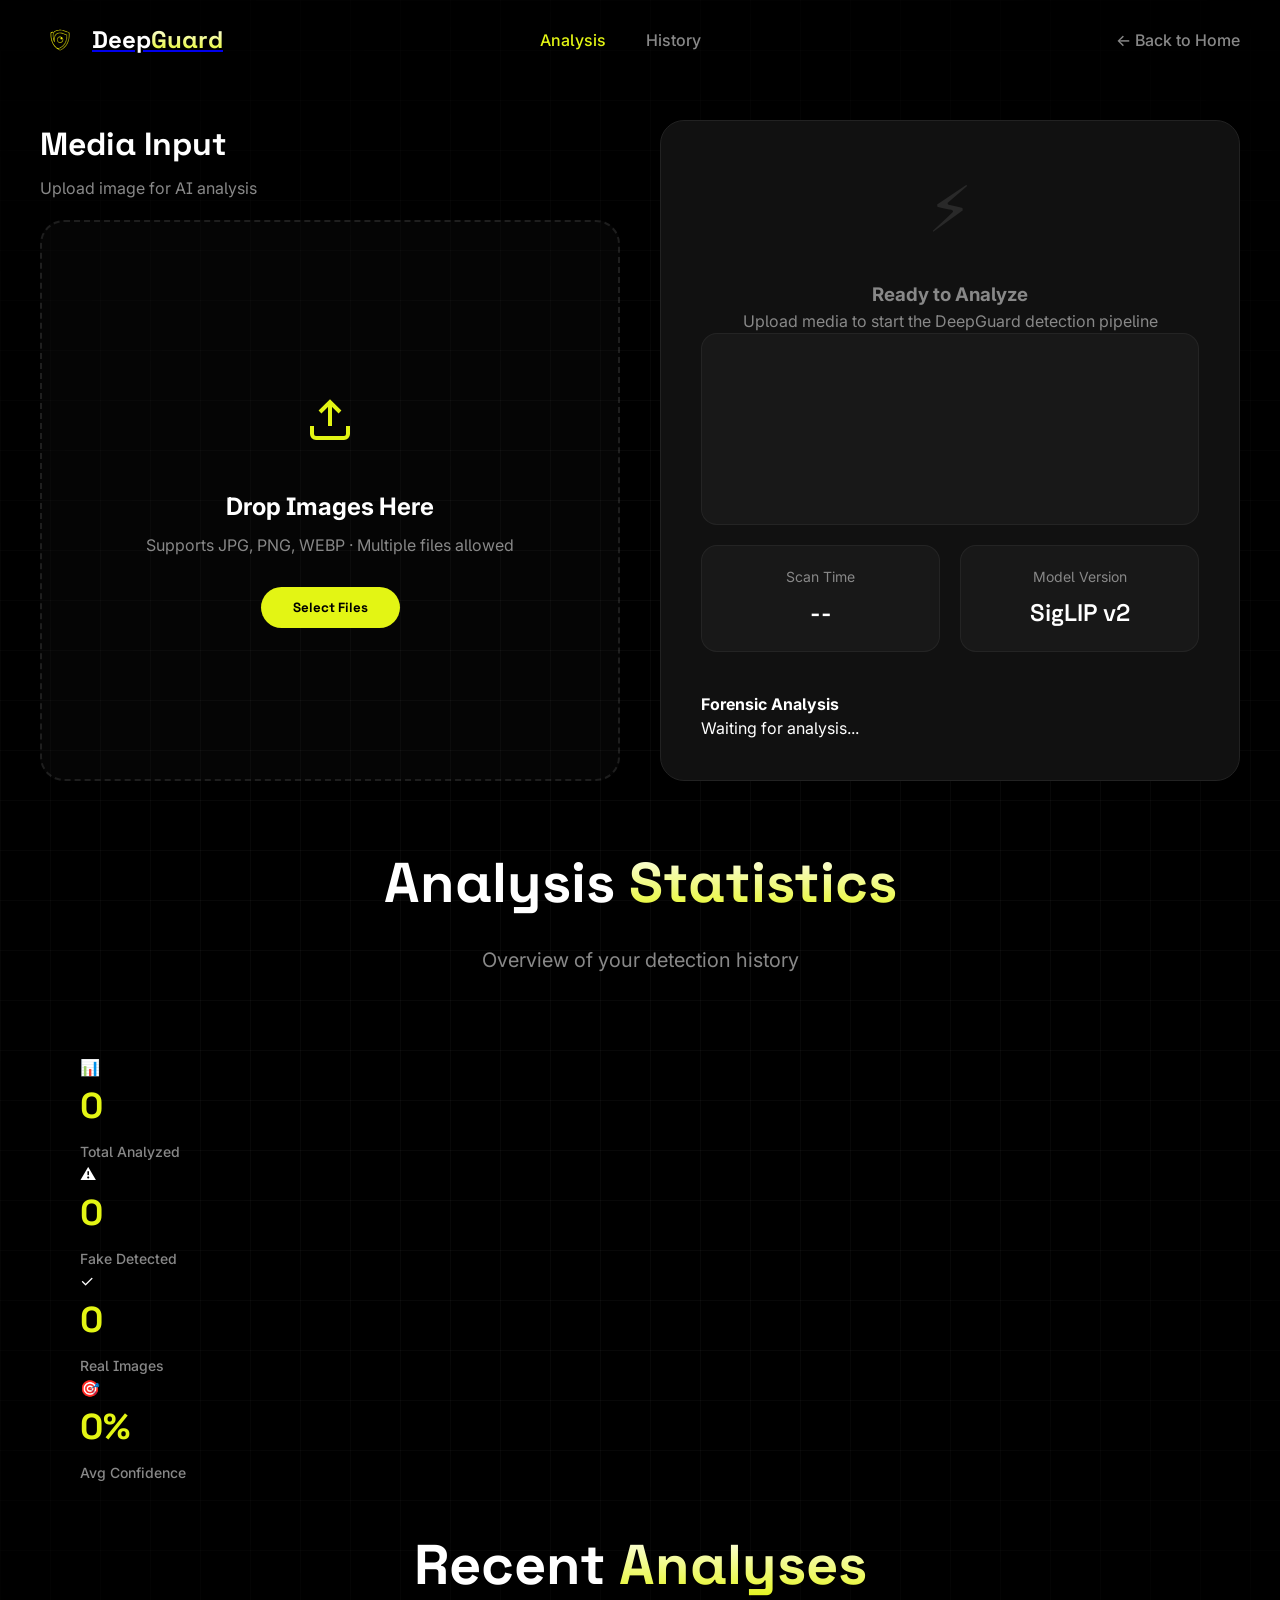
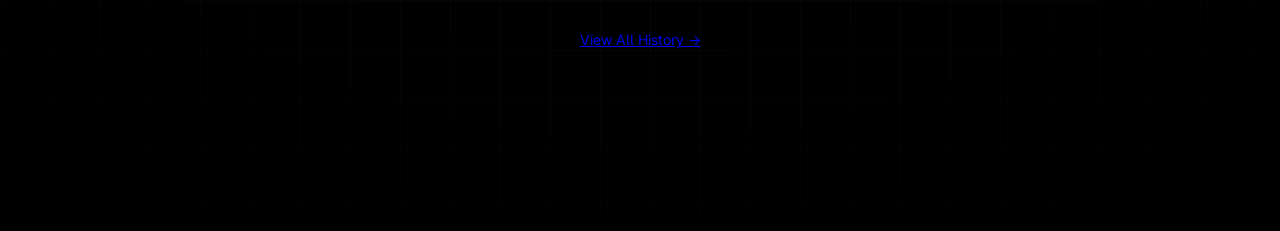
==== commit 03dd7448: "Logo Change" ====
--- a/frontend/analysis.html
+++ b/frontend/analysis.html
@@ -23,7 +23,7 @@
         <div class="container">
             <div class="nav-content">
                 <a href="index.html" class="logo">
-                    <img src="logo.png" alt="DeepGuard Logo" class="logo-img">
+                    <img src="logo.svg" alt="DeepGuard Logo" class="logo-img">
                     <span class="logo-text">Deep<span class="gradient-text">Guard</span></span>
                 </a>
                 <ul class="nav-menu" style="margin-left: auto; padding-right: 40px;">
@@ -53,13 +53,42 @@
                             <line x1="12" y1="3" x2="12" y2="15" />
                         </svg>
                     </div>
-                    <h3 class="upload-title">Drop Image Here</h3>
-                    <p class="upload-description">Supports JPG, PNG, WEBP</p>
-                    <input type="file" id="fileInput" accept="image/*" hidden>
+                    <h3 class="upload-title">Drop Images Here</h3>
+                    <p class="upload-description">Supports JPG, PNG, WEBP · Multiple files allowed</p>
+                    <p class="file-count-badge" id="fileCountBadge" style="display: none;"></p>
+                    <input type="file" id="fileInput" accept="image/*" multiple hidden>
                     <button class="btn-primary" onclick="document.getElementById('fileInput').click()">Select
-                        File</button>
+                        Files</button>
                     <!-- Scanner Line Effect -->
                     <div class="scanner-line"></div>
+                </div>
+
+                <!-- File Queue Preview -->
+                <div class="file-queue-container" id="fileQueueContainer" style="display: none;">
+                    <div class="queue-header">
+                        <div class="queue-title-section">
+                            <h3 class="queue-title">📂 Upload Queue</h3>
+                            <span class="queue-count-badge" id="queueCount">0</span>
+                        </div>
+                        <div class="queue-actions">
+                            <button class="btn-secondary-small" onclick="document.getElementById('fileInput').click()"
+                                title="Add more files">
+                                + Add More
+                            </button>
+                            <button class="btn-secondary-small" onclick="clearQueue()" title="Clear all files">
+                                🗑 Clear
+                            </button>
+                        </div>
+                    </div>
+                    <div class="file-queue" id="fileQueue"></div>
+                    <div class="queue-footer">
+                        <button class="btn-secondary-outline" onclick="clearQueue()" style="flex: 1;">
+                            ← Back to Upload
+                        </button>
+                        <button class="btn-primary" onclick="processUploadQueue()" style="flex: 2;" id="startUploadBtn">
+                            🚀 Start Analysis
+                        </button>
+                    </div>
                 </div>
 
                 <div class="preview-area" id="previewArea" style="display: none;">
@@ -130,6 +159,47 @@
             </div>
         </div>
         </div>
+
+        <!-- Statistics Overview -->
+        <div class="container" style="max-width: 1200px; margin-top: 60px;" id="statisticsSection">
+            <div class="section-header">
+                <h2 class="section-title">Analysis <span class="gradient-text">Statistics</span></h2>
+                <p class="section-subtitle">Overview of your detection history</p>
+            </div>
+            <div class="statistics-grid">
+                <div class="stat-card">
+                    <div class="stat-icon">📊</div>
+                    <div class="stat-value" id="totalScans">0</div>
+                    <div class="stat-label">Total Analyzed</div>
+                </div>
+                <div class="stat-card">
+                    <div class="stat-icon">⚠️</div>
+                    <div class="stat-value" id="fakeCount">0</div>
+                    <div class="stat-label">Fake Detected</div>
+                </div>
+                <div class="stat-card">
+                    <div class="stat-icon">✓</div>
+                    <div class="stat-value" id="realCount">0</div>
+                    <div class="stat-label">Real Images</div>
+                </div>
+                <div class="stat-card">
+                    <div class="stat-icon">🎯</div>
+                    <div class="stat-value" id="avgConfidence">0%</div>
+                    <div class="stat-label">Avg Confidence</div>
+                </div>
+            </div>
+        </div>
+
+        <!-- Recent Analyses -->
+        <div class="container" style="max-width: 1200px; margin-top: 40px; padding-bottom: 60px;" id="recentSection">
+            <div class="section-header">
+                <h2 class="section-title">Recent <span class="gradient-text">Analyses</span></h2>
+                <a href="history.html" class="btn-secondary" style="font-size: 14px;">View All History →</a>
+            </div>
+            <div class="recent-grid" id="recentGrid">
+                <!-- Recent items will be populated here -->
+            </div>
+        </div>
     </main>
 
     <script src="https://cdn.jsdelivr.net/npm/chart.js"></script>
--- a/frontend/style.css
+++ b/frontend/style.css
@@ -891,9 +891,9 @@
 }
 
 .badge-real {
-    background: rgba(67, 233, 123, 0.3);
-    border: 1px solid rgba(67, 233, 123, 0.5);
-    color: #43e97b;
+    background: var(--accent-yellow);
+    border: 1px solid var(--accent-yellow);
+    color: #000;
 }
 
 .badge-fake {
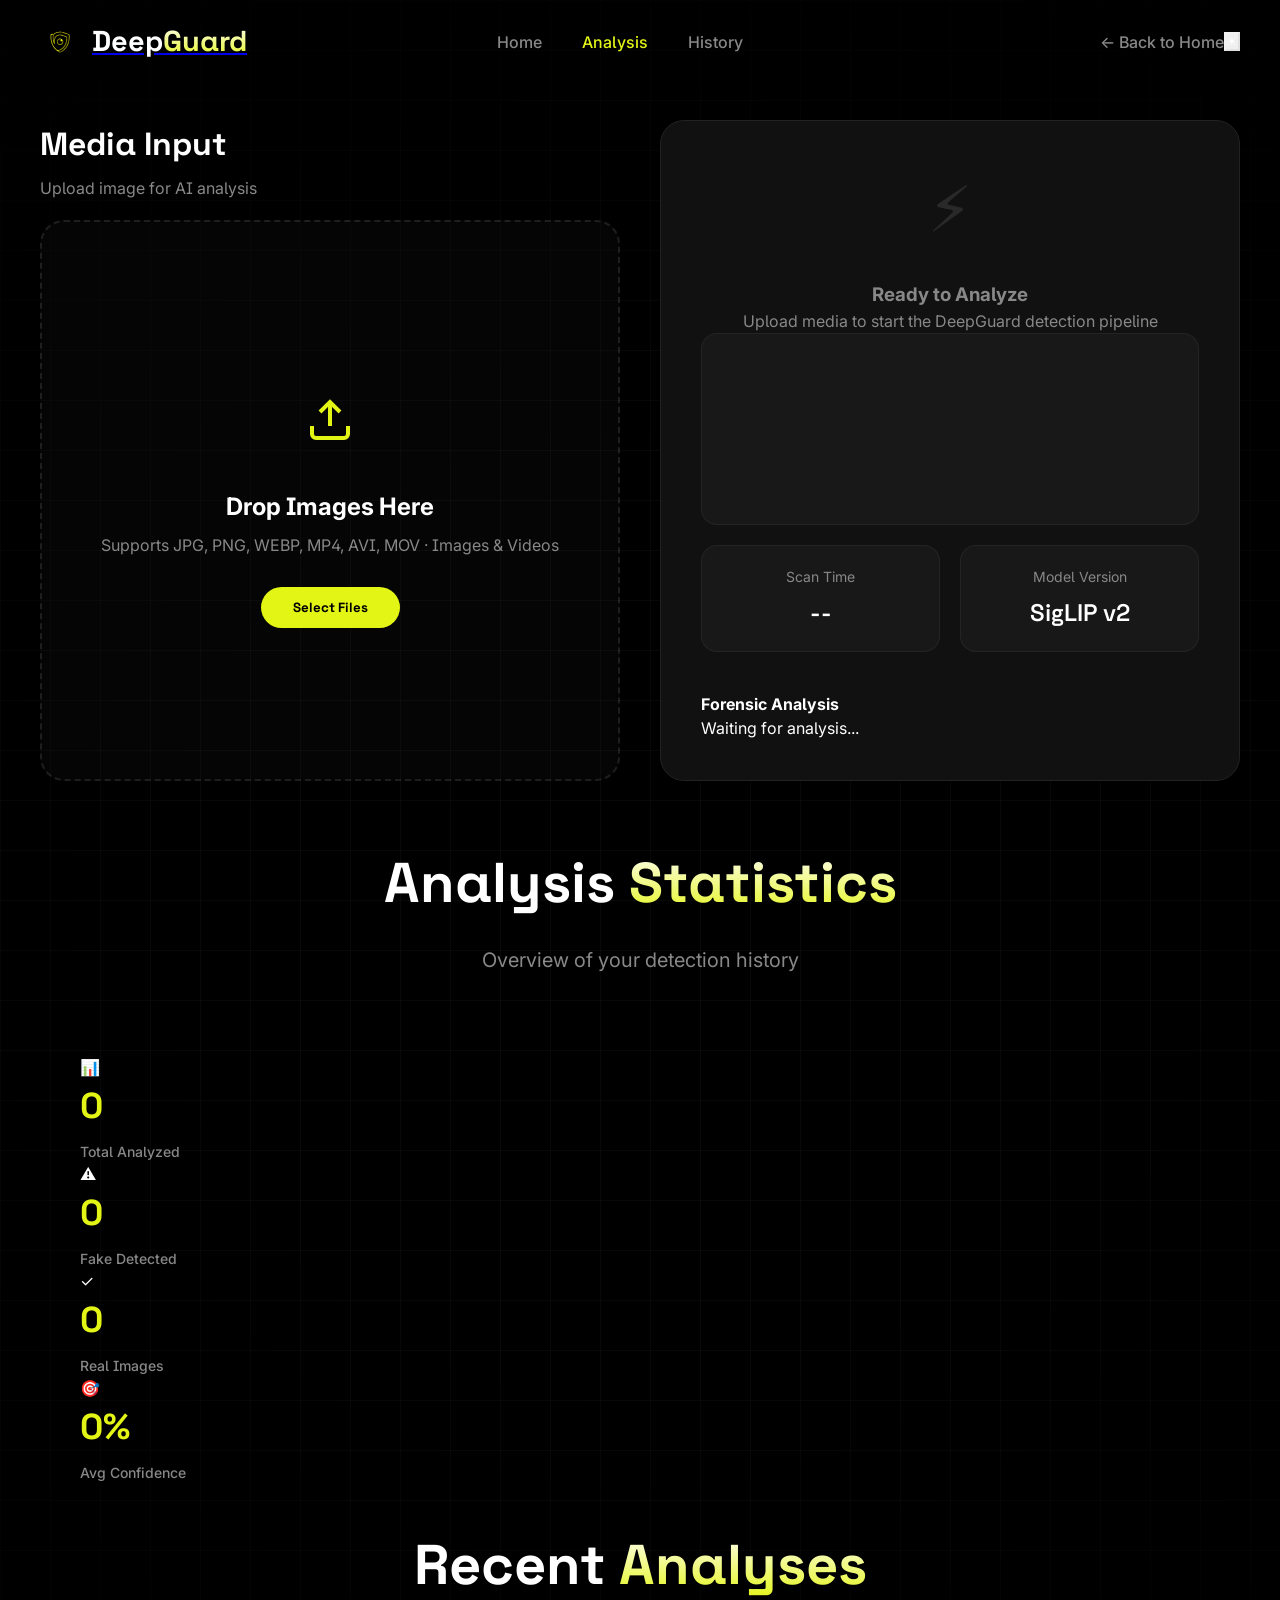
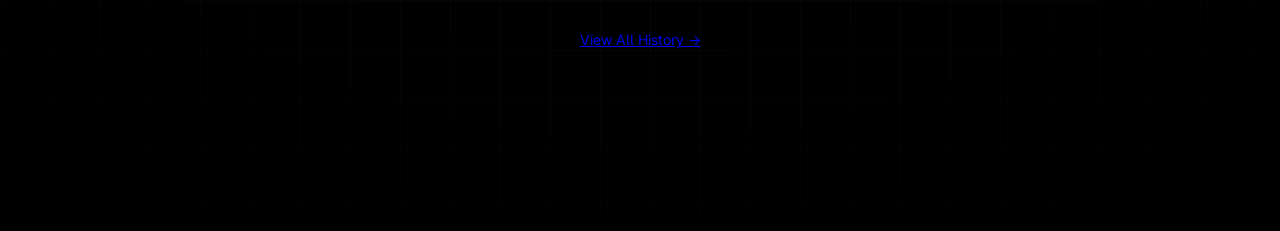
==== commit 4a334b18: "feat: Add video model implementation and configuration" ====
--- a/frontend/analysis.html
+++ b/frontend/analysis.html
@@ -27,6 +27,7 @@
                     <span class="logo-text">Deep<span class="gradient-text">Guard</span></span>
                 </a>
                 <ul class="nav-menu" style="margin-left: auto; padding-right: 40px;">
+                    <li><a href="index.html">Home</a></li>
                     <li><a href="analysis.html" class="active">Analysis</a></li>
                     <li><a href="history.html">History</a></li>
                 </ul>
@@ -54,9 +55,9 @@
                         </svg>
                     </div>
                     <h3 class="upload-title">Drop Images Here</h3>
-                    <p class="upload-description">Supports JPG, PNG, WEBP · Multiple files allowed</p>
+                    <p class="upload-description">Supports JPG, PNG, WEBP, MP4, AVI, MOV · Images & Videos</p>
                     <p class="file-count-badge" id="fileCountBadge" style="display: none;"></p>
-                    <input type="file" id="fileInput" accept="image/*" multiple hidden>
+                    <input type="file" id="fileInput" accept="image/*,video/*" multiple hidden>
                     <button class="btn-primary" onclick="document.getElementById('fileInput').click()">Select
                         Files</button>
                     <!-- Scanner Line Effect -->
@@ -207,6 +208,8 @@
     <script src="https://html2canvas.hertzen.com/dist/html2canvas.min.js"></script>
     <script src="https://unpkg.com/@lottiefiles/lottie-player@latest/dist/lottie-player.js"></script>
     <script src="https://cdn.jsdelivr.net/particles.js/2.0.0/particles.min.js"></script>
+    <script src="https://unpkg.com/@studio-freight/lenis@1.0.42/dist/lenis.min.js"></script>
+    <script src="motion.js"></script>
     <script src="script.js"></script>
 </body>
 
